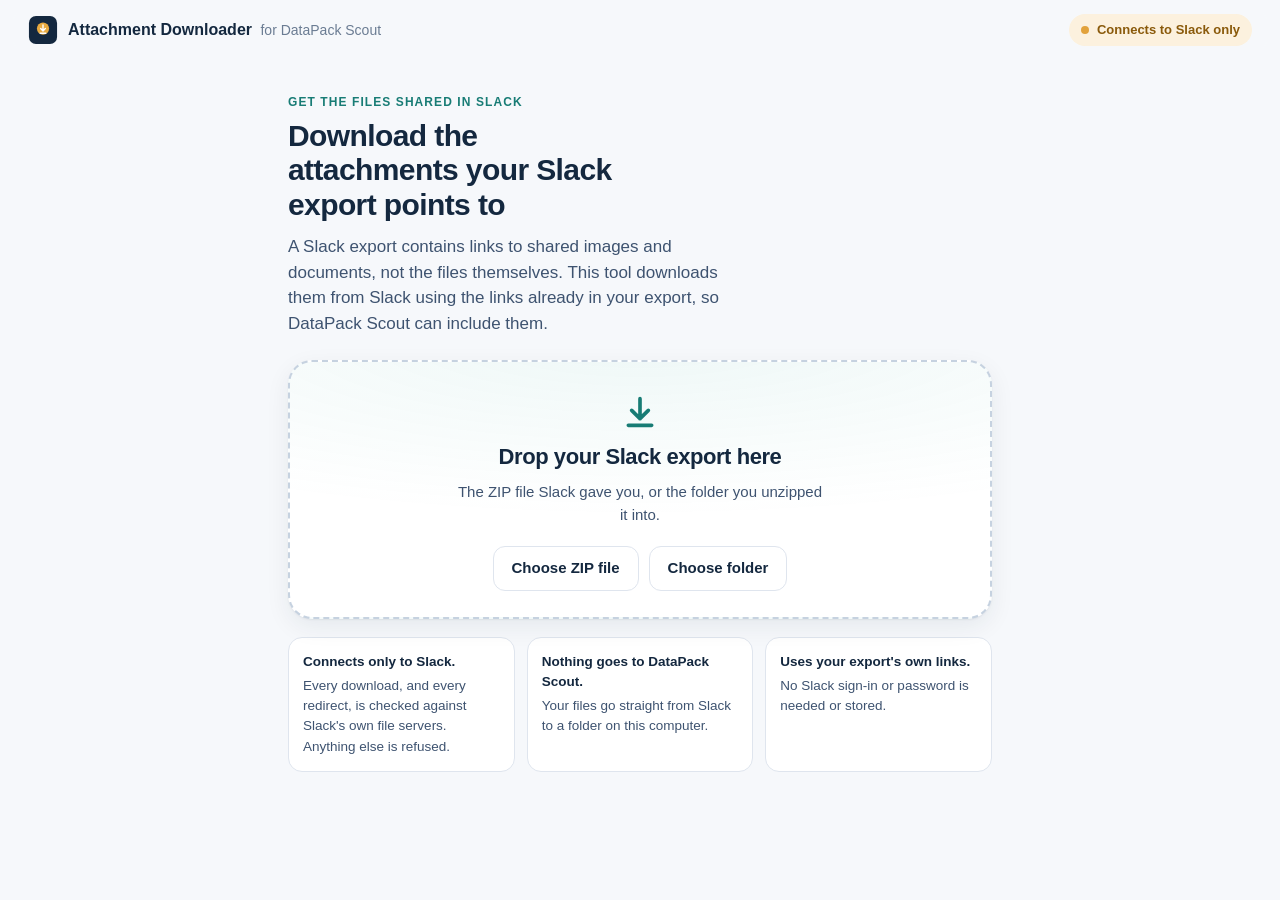
==== crates/scout-fetch/ui/index.html @ c27039ce "Add Slack Attachment Downloader and "make your data more complete" guidance - scout-fetch: separate " ====
<!doctype html>
<html lang="en">
<head>
  <meta charset="utf-8">
  <meta name="viewport" content="width=device-width, initial-scale=1">
  <title>DataPack Scout Attachment Downloader</title>
  <link rel="stylesheet" href="app.css">
  <link rel="stylesheet" href="fetch.css">
</head>
<body>
  <header class="topbar">
    <div class="brand">
      <svg class="brand-mark" viewBox="0 0 64 64" aria-hidden="true">
        <rect x="2" y="2" width="60" height="60" rx="15" fill="#14283F"/>
        <circle cx="32" cy="29" r="13" fill="#E8AA40"/>
        <path d="M32 21v12m-5-4 5 5 5-5M26 39h12" stroke="#fff" stroke-width="3" fill="none" stroke-linecap="round" stroke-linejoin="round"/>
      </svg>
      <span class="brand-name">Attachment Downloader <span class="brand-sub">for DataPack Scout</span></span>
    </div>
    <span class="status-pill net"><span class="status-dot amber"></span>Connects to Slack only</span>
  </header>

  <main class="fetch-main">
    <!-- 1: choose export -->
    <section class="screen" id="s-choose" data-active>
      <p class="eyebrow">Get the files shared in Slack</p>
      <h1>Download the attachments your Slack export points to</h1>
      <p class="lede">A Slack export contains links to shared images and documents, not the files themselves. This tool downloads them from Slack using the links already in your export, so DataPack Scout can include them.</p>
      <div class="dropzone compact" id="dropzone" tabindex="0">
        <svg viewBox="0 0 24 24" class="drop-arrow"><path d="M12 4v12m0 0-5-5m5 5 5-5M5 20h14"/></svg>
        <h2 class="drop-title">Drop your Slack export here</h2>
        <p class="drop-sub">The ZIP file Slack gave you, or the folder you unzipped it into.</p>
        <div class="drop-actions">
          <button class="btn secondary" id="pick-zip">Choose ZIP file</button>
          <button class="btn secondary" id="pick-dir">Choose folder</button>
        </div>
      </div>
      <div class="trust">
        <div><b>Connects only to Slack.</b> Every download, and every redirect, is checked against Slack's own file servers. Anything else is refused.</div>
        <div><b>Nothing goes to DataPack Scout.</b> Your files go straight from Slack to a folder on this computer.</div>
        <div><b>Uses your export's own links.</b> No Slack sign-in or password is needed or stored.</div>
      </div>
    </section>

    <!-- 2: review -->
    <section class="screen" id="s-review">
      <p class="eyebrow">Ready to download</p>
      <h1 id="r-title">Your export</h1>
      <div class="stat-row">
        <div class="card stat"><strong id="r-files">0</strong><span>files to download</span></div>
        <div class="card stat"><strong id="r-images">0</strong><span>images</span></div>
        <div class="card stat"><strong id="r-docs">0</strong><span>documents and other files</span></div>
        <div class="card stat"><strong id="r-size">—</strong><span>approximate size</span></div>
      </div>
      <p class="muted small" id="r-skipped"></p>
      <div class="card dest">
        <div>
          <div class="dest-label">Save to</div>
          <div class="dest-path" id="r-out"></div>
        </div>
        <button class="btn ghost" id="change-out">Change…</button>
      </div>
      <div class="notice">
        <svg class="i" viewBox="0 0 24 24"><circle cx="12" cy="12" r="9"/><path d="M12 8v5M12 16h.01"/></svg>
        <div>Pressing <b>Download from Slack</b> connects this computer to Slack's file servers. Links only work while the files still exist in Slack and your workspace admin hasn't revoked the export's links. On Slack's Free plan, exports only include links for the last 90 days.</div>
      </div>
      <div class="actions-row">
        <button class="btn ghost" id="back">Choose a different export</button>
        <button class="btn primary big" id="go">Download from Slack</button>
      </div>
    </section>

    <!-- 3: progress -->
    <section class="screen" id="s-progress">
      <p class="eyebrow">Downloading from Slack</p>
      <h1 id="p-title">0 of 0 files</h1>
      <div class="bar"><span id="p-bar"></span></div>
      <p class="muted" id="p-current">Starting…</p>
      <div class="stat-row three">
        <div class="card stat"><strong id="p-done">0</strong><span>downloaded</span></div>
        <div class="card stat"><strong id="p-skip">0</strong><span>already here</span></div>
        <div class="card stat"><strong id="p-fail">0</strong><span>could not download</span></div>
      </div>
      <p class="muted center" id="p-bytes">0 B received</p>
      <div class="center"><button class="btn ghost" id="stop">Stop</button></div>
    </section>

    <!-- 4: done -->
    <section class="screen" id="s-done">
      <div class="done-badge" aria-hidden="true"><svg viewBox="0 0 24 24"><path d="m6 12 4 4 8-8"/></svg></div>
      <p class="eyebrow center" id="d-eyebrow">Download complete</p>
      <h1 class="center" id="d-title"></h1>
      <p class="lede center" id="d-sub"></p>
      <div class="card failures" id="d-failures" hidden></div>
      <div class="card next">
        <h3>Next: add them to your assessment</h3>
        <ol>
          <li>Open <b>DataPack Scout</b>.</li>
          <li>Add your Slack export <b>and</b> the attachments folder, then choose <b>Assess my data</b>.</li>
          <li>The amber "missing" circles on your data map will turn teal for every file found.</li>
        </ol>
        <div class="actions-row">
          <button class="btn secondary" id="show">Show attachments folder</button>
          <button class="btn ghost" id="again">Download from another export</button>
        </div>
      </div>
    </section>
  </main>

  <div class="drag-veil" id="drag-veil" aria-hidden="true">
    <div class="drag-veil-card">
      <svg viewBox="0 0 24 24" class="drop-arrow"><path d="M12 4v12m0 0-5-5m5 5 5-5M5 20h14"/></svg>
      <strong>Drop your Slack export</strong>
      <span>ZIP file or unzipped folder</span>
    </div>
  </div>
  <div class="toast" id="toast" role="status"></div>
  <script src="fetch.js"></script>
</body>
</html>
---- crates/scout-fetch/ui/app.css ----
:root {
  --bg: #F6F8FB;
  --surface: #FFFFFF;
  --surface-2: #EEF2F7;
  --line: #DFE5EE;
  --ink: #14283F;
  --ink-2: #3E5370;
  --muted: #6B7C93;
  --teal: #187C75;
  --teal-2: #22A094;
  --teal-soft: #E3F3F1;
  --amber: #D9921F;
  --amber-soft: #FCF1DE;
  --red: #C2413A;
  --grey: #9AA6B6;
  --shadow: 0 1px 2px rgba(20, 40, 63, .06), 0 8px 24px rgba(20, 40, 63, .07);
  --shadow-lg: 0 2px 4px rgba(20, 40, 63, .06), 0 24px 60px rgba(20, 40, 63, .14);
  --radius: 16px;
  --font: ui-sans-serif, -apple-system, BlinkMacSystemFont, "Segoe UI Variable Text", "Segoe UI", Inter, Roboto, "Helvetica Neue", Arial, sans-serif;
  color-scheme: light;
}

* { box-sizing: border-box; }
html, body { height: 100%; }
body {
  margin: 0;
  background: var(--bg);
  color: var(--ink);
  font-family: var(--font);
  font-size: 15px;
  line-height: 1.5;
  -webkit-font-smoothing: antialiased;
  font-variant-numeric: tabular-nums;
  overflow-x: hidden;
}
h1, h2, h3 { margin: 0; letter-spacing: -0.02em; }
button { font: inherit; color: inherit; }
.muted { color: var(--muted); }
.i { width: 18px; height: 18px; fill: none; stroke: currentColor; stroke-width: 2; stroke-linecap: round; stroke-linejoin: round; flex: none; }

/* ---------- top bar ---------- */
.topbar {
  position: sticky; top: 0; z-index: 20;
  display: flex; align-items: center; justify-content: space-between;
  padding: 14px 28px;
  background: rgba(246, 248, 251, .86);
  backdrop-filter: saturate(1.4) blur(10px);
  border-bottom: 1px solid transparent;
}
body.scrolled .topbar { border-bottom-color: var(--line); }
.brand { display: flex; align-items: center; gap: 10px; font-weight: 650; font-size: 16px; }
.brand-mark { width: 30px; height: 30px; }
.topbar-right { display: flex; align-items: center; gap: 16px; }
.status-pill {
  display: inline-flex; align-items: center; gap: 8px;
  padding: 6px 12px; border-radius: 999px;
  background: var(--teal-soft); color: var(--teal);
  font-size: 13px; font-weight: 560;
}
.status-dot {
  width: 8px; height: 8px; border-radius: 50%; background: var(--teal-2); display: inline-block;
  box-shadow: 0 0 0 0 rgba(34, 160, 148, .5); animation: pulse 2.4s infinite;
}
@keyframes pulse { 0% { box-shadow: 0 0 0 0 rgba(34,160,148,.45); } 70% { box-shadow: 0 0 0 8px rgba(34,160,148,0); } 100% { box-shadow: 0 0 0 0 rgba(34,160,148,0); } }
.link-btn { background: none; border: 0; color: var(--ink-2); cursor: pointer; font-size: 14px; text-decoration: underline; text-underline-offset: 3px; text-decoration-color: var(--line); }
.link-btn:hover { color: var(--teal); text-decoration-color: currentColor; }

/* ---------- buttons ---------- */
.btn {
  display: inline-flex; align-items: center; justify-content: center; gap: 8px;
  border-radius: 12px; border: 1px solid transparent;
  padding: 10px 18px; font-weight: 600; cursor: pointer;
  transition: transform .15s ease, box-shadow .15s ease, background .15s ease;
}
.btn:active { transform: translateY(1px); }
.btn.primary { background: var(--teal); color: #fff; box-shadow: 0 6px 18px rgba(24,124,117,.28); }
.btn.primary:hover { background: #136A64; box-shadow: 0 8px 24px rgba(24,124,117,.34); }
.btn.secondary { background: var(--surface); border-color: var(--line); color: var(--ink); }
.btn.secondary:hover { border-color: #C5D0DE; box-shadow: var(--shadow); }
.btn.ghost { background: transparent; color: var(--ink-2); }
.btn.ghost:hover { background: var(--surface-2); }
.btn.big { padding: 13px 24px; font-size: 16px; border-radius: 14px; }
.btn:focus-visible, .dropzone:focus-visible { outline: 3px solid rgba(24,124,117,.35); outline-offset: 2px; }

/* ---------- screens ---------- */
.screen { display: none; }
.screen[data-active] { display: block; animation: enter .45s cubic-bezier(.2,.7,.2,1); }
@keyframes enter { from { opacity: 0; transform: translateY(10px); } to { opacity: 1; transform: none; } }
.eyebrow { margin: 0 0 8px; font-size: 12px; font-weight: 700; letter-spacing: .09em; text-transform: uppercase; color: var(--teal); }
.lede { color: var(--ink-2); font-size: 17px; margin: 12px 0 0; max-width: 46ch; }
.reassure { display: flex; gap: 8px; align-items: center; color: var(--ink-2); font-size: 14px; margin: 18px 0 0; }
.reassure .i { color: var(--teal); }
.reassure.center { justify-content: center; }

/* ---------- add screen ---------- */
.add-layout {
  max-width: 1080px; margin: 0 auto; padding: 48px 28px 64px;
  display: grid; grid-template-columns: minmax(0, 1fr) minmax(0, 1.15fr); gap: 28px 48px; align-items: start;
}
.hero { padding-top: 34px; }
.hero h1 { font-size: 42px; line-height: 1.08; max-width: 14ch; }
.dropzone {
  position: relative; text-align: center;
  background:
    radial-gradient(1200px 300px at 50% -10%, rgba(34,160,148,.08), transparent 60%),
    var(--surface);
  border: 2px dashed #C6D2E0; border-radius: 24px;
  padding: 40px 32px 30px; min-height: 360px;
  display: flex; flex-direction: column; align-items: center; justify-content: center;
  transition: border-color .2s, background .2s, transform .2s, box-shadow .2s;
  box-shadow: var(--shadow);
}
.dropzone.over, body.dragging .dropzone { border-color: var(--teal-2); background: #F0FAF8; transform: scale(1.01); box-shadow: 0 0 0 8px rgba(34,160,148,.12), var(--shadow-lg); }
.drop-art { position: relative; width: 120px; height: 96px; margin-bottom: 18px; }
.drop-file {
  position: absolute; width: 54px; height: 68px; border-radius: 9px; background: #fff;
  border: 1.5px solid #CBD6E3; box-shadow: var(--shadow);
}
.drop-file::before { content: ""; position: absolute; left: 10px; right: 10px; top: 14px; height: 4px; border-radius: 2px; background: #DCE4EE; box-shadow: 0 10px 0 #DCE4EE, 0 20px 0 #DCE4EE; }
.drop-file.f1 { left: 8px; top: 16px; transform: rotate(-12deg); }
.drop-file.f2 { left: 58px; top: 14px; transform: rotate(10deg); border-color: #BFE3DD; }
.drop-file.f3 { left: 33px; top: 4px; }
.drop-file.f2::before { background: #CDEBE6; box-shadow: 0 10px 0 #CDEBE6, 0 20px 0 #CDEBE6; }
.drop-arrow { width: 34px; height: 34px; fill: none; stroke: var(--teal); stroke-width: 2.2; stroke-linecap: round; stroke-linejoin: round; }
.drop-art .drop-arrow { position: absolute; left: 43px; top: 58px; background: var(--surface); border-radius: 50%; padding: 4px; width: 36px; height: 36px; box-shadow: var(--shadow); animation: bob 2.6s ease-in-out infinite; }
@keyframes bob { 50% { transform: translateY(4px); } }
.drop-title { font-size: 22px; }
.drop-sub { color: var(--ink-2); max-width: 44ch; margin: 8px auto 20px; }
.drop-actions { display: flex; gap: 10px; flex-wrap: wrap; justify-content: center; }
.drop-note { margin: 18px 0 0; font-size: 13px; color: var(--muted); }

.selection {
  grid-column: 1 / -1;
  background: var(--surface); border: 1px solid var(--line); border-radius: var(--radius);
  box-shadow: var(--shadow); overflow: hidden; animation: enter .35s ease;
}
.selection-head { display: flex; align-items: baseline; justify-content: space-between; padding: 18px 22px 8px; }
.selection-head h3 { font-size: 17px; }
.selection-list { list-style: none; margin: 0; padding: 0 10px; max-height: 300px; overflow: auto; }
.sel-item { display: grid; grid-template-columns: 40px 1fr auto auto; align-items: center; gap: 12px; padding: 10px 12px; border-radius: 12px; animation: enter .3s ease; }
.sel-item:hover { background: var(--surface-2); }
.sel-icon { width: 40px; height: 40px; border-radius: 10px; display: grid; place-items: center; background: var(--teal-soft); color: var(--teal); }
.sel-icon.archive { background: #EEE9FB; color: #6D5BD0; }
.sel-icon.file { background: #E7F0FA; color: #2F6FB0; }
.sel-name { font-weight: 600; overflow: hidden; text-overflow: ellipsis; white-space: nowrap; }
.sel-path { font-size: 12.5px; color: var(--muted); overflow: hidden; text-overflow: ellipsis; white-space: nowrap; direction: rtl; text-align: left; }
.sel-meta { color: var(--ink-2); font-size: 13.5px; white-space: nowrap; }
.sel-remove { border: 0; background: none; color: var(--muted); cursor: pointer; padding: 6px 10px; border-radius: 8px; }
.sel-remove:hover { color: var(--red); background: #FBECEB; }
.selection-foot { display: flex; justify-content: space-between; align-items: center; padding: 14px 22px 18px; border-top: 1px solid var(--line); margin-top: 8px; background: #FBFCFE; }

/* ---------- assess screen ---------- */
.assess-layout { max-width: 720px; margin: 0 auto; padding: 40px 28px 64px; text-align: center; display: flex; flex-direction: column; align-items: center; }
.assess-title { font-size: 34px; }
.assess-layout .lede { margin-left: auto; margin-right: auto; min-height: 1.5em; }
.orbit { position: relative; width: 168px; height: 168px; margin-bottom: 22px; }
.orbit-ring { position: absolute; inset: 0; border-radius: 50%; border: 1.5px dashed rgba(24,124,117,.35); animation: spin 14s linear infinite; }
.orbit-ring.r2 { inset: 22px; animation-duration: 9s; animation-direction: reverse; border-style: solid; border-color: rgba(24,124,117,.18); }
.orbit-ring.r3 { inset: 44px; animation-duration: 6s; border-color: rgba(24,124,117,.25); }
.orbit-core { position: absolute; inset: 60px; border-radius: 50%; background: radial-gradient(circle at 35% 35%, #4FC2B5, var(--teal)); box-shadow: 0 10px 30px rgba(24,124,117,.4); animation: breathe 2.4s ease-in-out infinite; }
.sat { position: absolute; left: 50%; top: 50%; width: 12px; height: 12px; margin: -6px; border-radius: 50%; }
.sat.s1 { background: #E8AA40; animation: orbit1 5s linear infinite; }
.sat.s2 { background: #6D5BD0; width: 9px; height: 9px; margin: -4.5px; animation: orbit2 7s linear infinite; }
.sat.s3 { background: #2F6FB0; width: 8px; height: 8px; margin: -4px; animation: orbit3 3.6s linear infinite; }
@keyframes spin { to { transform: rotate(360deg); } }
@keyframes breathe { 50% { transform: scale(1.07); } }
@keyframes orbit1 { from { transform: rotate(0) translateX(84px); } to { transform: rotate(360deg) translateX(84px); } }
@keyframes orbit2 { from { transform: rotate(120deg) translateX(62px); } to { transform: rotate(-240deg) translateX(62px); } }
@keyframes orbit3 { from { transform: rotate(240deg) translateX(40px); } to { transform: rotate(600deg) translateX(40px); } }
.counters { display: grid; grid-template-columns: repeat(4, 1fr); gap: 12px; width: 100%; margin: 28px 0 22px; }
.counters div { background: var(--surface); border: 1px solid var(--line); border-radius: 14px; padding: 14px 10px; box-shadow: var(--shadow); }
.counters strong { display: block; font-size: 24px; letter-spacing: -0.02em; }
.counters span { font-size: 12.5px; color: var(--muted); }
.stages { list-style: none; padding: 0; margin: 0 0 18px; width: 100%; max-width: 420px; text-align: left; }
.stages li { position: relative; padding: 8px 0 8px 36px; color: var(--muted); transition: color .3s; }
.stages li::before { content: ""; position: absolute; left: 4px; top: 10px; width: 18px; height: 18px; border-radius: 50%; border: 2px solid var(--line); background: var(--surface); transition: all .3s; }
.stages li.active { color: var(--ink); font-weight: 560; }
.stages li.active::before { border-color: var(--teal-2); border-top-color: transparent; animation: spin .9s linear infinite; }
.stages li.done { color: var(--ink-2); }
.stages li.done::before { background: var(--teal) url("data:image/svg+xml,%3Csvg xmlns='http://www.w3.org/2000/svg' viewBox='0 0 24 24' fill='none' stroke='white' stroke-width='3.2' stroke-linecap='round' stroke-linejoin='round'%3E%3Cpath d='m6 12 4 4 8-8'/%3E%3C/svg%3E") center/12px no-repeat; border-color: var(--teal); }

/* ---------- map page ---------- */
.map-page { max-width: 1180px; margin: 0 auto; padding: 28px 28px 80px; }
.map-head { display: flex; justify-content: space-between; align-items: flex-end; gap: 20px; margin-bottom: 18px; }
.map-head h1 { font-size: 34px; }
.map-head .actions { display: flex; gap: 10px; }
.map-id { font-size: 13px; color: var(--muted); margin-top: 6px; }
.card { background: var(--surface); border: 1px solid var(--line); border-radius: 20px; box-shadow: var(--shadow); }
.reveal { opacity: 0; transform: translateY(14px); animation: reveal .7s cubic-bezier(.2,.7,.2,1) forwards; }
@keyframes reveal { to { opacity: 1; transform: none; } }

.summary-card { padding: 26px 30px; display: grid; grid-template-columns: 1fr auto; gap: 24px; align-items: center;
  background: linear-gradient(120deg, #14283F 0%, #1B3A55 55%, #18534F 100%); color: #fff; border: 0; position: relative; overflow: hidden; }
.summary-card::after { content: ""; position: absolute; right: -80px; top: -80px; width: 320px; height: 320px; border-radius: 50%; background: radial-gradient(circle, rgba(127,209,198,.22), transparent 70%); }
.summary-lead { font-size: 23px; line-height: 1.35; font-weight: 560; letter-spacing: -0.01em; max-width: 40ch; }
.summary-more { margin: 10px 0 0; color: #C6D6E6; max-width: 70ch; }
.ring-wrap { position: relative; width: 126px; height: 126px; z-index: 1; }
.ring-wrap svg { width: 100%; height: 100%; transform: rotate(-90deg); }
.ring-wrap .ring-label { position: absolute; inset: 0; display: flex; flex-direction: column; align-items: center; justify-content: center; }
.ring-label strong { font-size: 23px; line-height: 1; }
.ring-label span { font-size: 11.5px; color: #C6D6E6; margin-top: 4px; text-align: center; line-height: 1.2; }

.kpis { display: grid; grid-template-columns: repeat(4, 1fr); gap: 14px; margin: 14px 0; }
.kpi { padding: 16px 18px; }
.kpi strong { display: block; font-size: 28px; letter-spacing: -0.03em; line-height: 1.15; }
.kpi span { color: var(--muted); font-size: 13px; }

.map-card { padding: 20px 22px 12px; margin-bottom: 14px; position: relative; }
.card-head { display: flex; justify-content: space-between; align-items: baseline; gap: 16px; margin-bottom: 4px; }
.card-head h2 { font-size: 19px; }
.card-head p { margin: 2px 0 0; color: var(--muted); font-size: 13.5px; }
.map-svg { width: 100%; height: auto; display: block; overflow: visible; }
.legend { display: flex; flex-wrap: wrap; gap: 6px 16px; padding: 8px 2px 6px; font-size: 12.5px; color: var(--ink-2); }
.legend span { display: inline-flex; align-items: center; gap: 6px; }
.legend i { width: 11px; height: 11px; border-radius: 50%; display: inline-block; }
.legend i.dashed { background: transparent !important; border: 1.5px dashed var(--amber); }
.legend i.hatch { background: repeating-linear-gradient(45deg, #C9D3DF 0 2px, #fff 2px 4px) !important; border: 1px solid #C9D3DF; }

.node-collection { cursor: default; }
.halo-text { paint-order: stroke; stroke: #fff; stroke-width: 5px; stroke-linejoin: round; }
.node-collection .halo { transition: opacity .25s; opacity: 0; }
.node-collection:hover .halo { opacity: 1; }
.bubble { transition: transform .2s; transform-box: fill-box; transform-origin: center; cursor: default; }
.bubble:hover { transform: scale(1.08); }
.grow { transform-box: fill-box; transform-origin: center; animation: grow .9s cubic-bezier(.25,1.4,.4,1) both; }
@keyframes grow { from { transform: scale(0); opacity: 0; } to { transform: scale(1); opacity: 1; } }
.fade { animation: fadein .8s ease both; }
@keyframes fadein { from { opacity: 0; } to { opacity: 1; } }
.flow { stroke-dasharray: 5 7; animation: flow 1.6s linear infinite; }
@keyframes flow { to { stroke-dashoffset: -24; } }
.draw { stroke-dasharray: 600; stroke-dashoffset: 600; animation: draw 1.2s ease forwards; }
@keyframes draw { to { stroke-dashoffset: 0; } }

.grid-2 { display: grid; grid-template-columns: 1.25fr 1fr; gap: 14px; margin-bottom: 14px; }
.panel-card { padding: 20px 22px; }
.coverage-bar { display: flex; height: 18px; border-radius: 9px; overflow: hidden; background: var(--surface-2); margin: 16px 0 14px; }
.coverage-bar span { height: 100%; transition: width 1s cubic-bezier(.2,.7,.2,1); width: 0; }
.coverage-list { display: grid; grid-template-columns: 1fr 1fr; gap: 6px 18px; margin: 0; padding: 0; list-style: none; font-size: 13.5px; }
.coverage-list li { display: flex; align-items: center; gap: 8px; }
.coverage-list b { margin-left: auto; font-weight: 600; }
.coverage-list .zero { color: var(--grey); }
.swatch { width: 10px; height: 10px; border-radius: 3px; flex: none; }
.reasons { margin: 14px 0 0; padding: 12px 14px; background: var(--amber-soft); border-radius: 12px; font-size: 13.5px; color: #6E4A0E; }
.reasons div { display: flex; gap: 10px; }
.reasons b { min-width: 3.5em; text-align: right; }
.timeline-svg { width: 100%; height: 170px; display: block; margin-top: 10px; }

.sources { display: grid; grid-template-columns: repeat(auto-fill, minmax(320px, 1fr)); gap: 14px; margin-bottom: 14px; }
.source { padding: 18px 20px; display: flex; flex-direction: column; gap: 10px; }
.source-top { display: flex; gap: 12px; align-items: center; }
.source-badge { width: 40px; height: 40px; border-radius: 12px; display: grid; place-items: center; color: #fff; font-weight: 700; flex: none; }
.source h3 { font-size: 16px; overflow: hidden; text-overflow: ellipsis; white-space: nowrap; }
.source .kind { font-size: 12.5px; color: var(--muted); }
.source p { margin: 0; color: var(--ink-2); font-size: 14px; }
.source-stats { display: flex; gap: 18px; flex-wrap: wrap; font-size: 13px; color: var(--muted); }
.source-stats b { display: block; color: var(--ink); font-size: 17px; }
.mini-bar { display: flex; height: 6px; border-radius: 3px; overflow: hidden; background: var(--surface-2); }

.steps { padding: 20px 22px; margin-bottom: 14px; }
.steps ol { margin: 12px 0 0; padding: 0; list-style: none; counter-reset: s; display: grid; gap: 10px; }
.steps li { counter-increment: s; display: grid; grid-template-columns: 30px 1fr; gap: 12px; align-items: start; padding: 12px 14px; border-radius: 12px; background: #FBFCFE; border: 1px solid var(--line); }
.steps li::before { content: counter(s); width: 28px; height: 28px; border-radius: 50%; background: var(--amber-soft); color: #8A5A0B; display: grid; place-items: center; font-weight: 700; font-size: 13px; }
.privacy-foot { display: flex; gap: 10px; align-items: center; justify-content: center; color: var(--muted); font-size: 13px; padding: 10px; text-align: center; }

/* ---------- panel, toast, veil, tooltip ---------- */
.panel { position: fixed; top: 0; right: 0; bottom: 0; width: min(440px, 92vw); background: var(--surface); box-shadow: var(--shadow-lg); z-index: 40; transform: translateX(105%); transition: transform .35s cubic-bezier(.2,.7,.2,1); overflow: auto; }
.panel[aria-hidden="false"] { transform: none; }
.panel-inner { padding: 30px 28px; }
.panel h2 { font-size: 24px; margin-bottom: 14px; }
.panel-close { position: absolute; right: 16px; top: 14px; border: 0; background: var(--surface-2); width: 34px; height: 34px; border-radius: 50%; font-size: 20px; cursor: pointer; }
.facts dt { font-weight: 650; margin-top: 16px; }
.facts dd { margin: 4px 0 0; color: var(--ink-2); }
.scrim { position: fixed; inset: 0; background: rgba(20,40,63,.28); opacity: 0; pointer-events: none; transition: opacity .3s; z-index: 30; }
.scrim.on { opacity: 1; pointer-events: auto; }
.toast { position: fixed; left: 50%; bottom: 26px; transform: translate(-50%, 40px); opacity: 0; background: var(--ink); color: #fff; padding: 12px 16px; border-radius: 14px; box-shadow: var(--shadow-lg); display: flex; gap: 14px; align-items: center; z-index: 50; transition: all .3s; pointer-events: none; font-size: 14px; }
.toast.on { opacity: 1; transform: translate(-50%, 0); pointer-events: auto; }
.toast button { background: rgba(255,255,255,.14); border: 0; color: #fff; border-radius: 9px; padding: 6px 10px; cursor: pointer; font-weight: 600; }
.drag-veil { position: fixed; inset: 0; z-index: 60; display: grid; place-items: center; background: rgba(240, 250, 248, .82); backdrop-filter: blur(3px); opacity: 0; pointer-events: none; transition: opacity .18s; }
body.dragging .drag-veil { opacity: 1; }
.drag-veil-card { display: flex; flex-direction: column; align-items: center; gap: 6px; padding: 36px 56px; border: 2.5px dashed var(--teal-2); border-radius: 28px; background: #fff; box-shadow: var(--shadow-lg); color: var(--ink-2); transform: scale(.96); transition: transform .2s; }
body.dragging .drag-veil-card { transform: scale(1); }
.drag-veil-card strong { font-size: 22px; color: var(--ink); }
.drag-veil-card .drop-arrow { width: 44px; height: 44px; animation: bob 1.2s ease-in-out infinite; }
.tooltip { position: fixed; z-index: 70; pointer-events: none; background: var(--ink); color: #fff; padding: 10px 12px; border-radius: 10px; font-size: 13px; max-width: 280px; box-shadow: var(--shadow-lg); opacity: 0; transition: opacity .12s; }
.tooltip.on { opacity: 1; }
.tooltip b { display: block; font-size: 14px; margin-bottom: 2px; }
.tooltip span { color: #C6D6E6; }

@media (max-width: 980px) {
  .add-layout { grid-template-columns: 1fr; }
  .hero { padding-top: 0; }
  .kpis { grid-template-columns: repeat(2, 1fr); }
  .grid-2 { grid-template-columns: 1fr; }
  .summary-card { grid-template-columns: 1fr; }
}
@media (prefers-reduced-motion: reduce) {
  *, *::before, *::after { animation-duration: .01ms !important; animation-iteration-count: 1 !important; transition-duration: .01ms !important; }
  .reveal { opacity: 1; transform: none; }
}
---- crates/scout-fetch/ui/fetch.css ----
.fetch-main { max-width: 760px; margin: 0 auto; padding: 32px 28px 60px; }
.fetch-main h1 { font-size: 30px; line-height: 1.15; max-width: 22ch; }
.brand-sub { font-weight: 450; color: var(--muted); font-size: 14px; margin-left: 4px; }
.status-pill.net { background: var(--amber-soft); color: #8A5A0B; }
.status-dot.amber { background: #E2A23B; animation: none; box-shadow: none; }
.dropzone.compact { min-height: 0; padding: 30px 26px 26px; margin: 24px 0 18px; }
.dropzone.compact .drop-arrow { width: 40px; height: 40px; margin-bottom: 8px; }
.trust { display: grid; grid-template-columns: repeat(3, 1fr); gap: 12px; }
.trust div { background: var(--surface); border: 1px solid var(--line); border-radius: 14px; padding: 14px; font-size: 13.5px; color: var(--ink-2); }
.trust b { display: block; color: var(--ink); margin-bottom: 4px; }
.stat-row { display: grid; grid-template-columns: repeat(4, 1fr); gap: 12px; margin: 20px 0 10px; }
.stat-row.three { grid-template-columns: repeat(3, 1fr); }
.stat { padding: 14px 16px; }
.stat strong { display: block; font-size: 26px; letter-spacing: -0.02em; }
.stat span { font-size: 12.5px; color: var(--muted); }
.small { font-size: 13px; }
.center { text-align: center; }
.dest { display: flex; align-items: center; justify-content: space-between; gap: 16px; padding: 14px 18px; margin: 14px 0; }
.dest-label { font-size: 12px; font-weight: 700; letter-spacing: .06em; text-transform: uppercase; color: var(--muted); }
.dest-path { font-weight: 560; word-break: break-all; }
.notice { display: flex; gap: 10px; background: var(--amber-soft); color: #6E4A0E; border-radius: 14px; padding: 14px 16px; font-size: 13.5px; }
.notice .i { color: #B07A1C; margin-top: 2px; }
.actions-row { display: flex; justify-content: space-between; align-items: center; gap: 12px; margin-top: 18px; flex-wrap: wrap; }
.bar { height: 14px; border-radius: 7px; background: var(--surface-2); overflow: hidden; margin: 22px 0 10px; }
.bar span { display: block; height: 100%; width: 0; background: linear-gradient(90deg, #22A094, #187C75); border-radius: 7px; transition: width .3s ease; }
#p-current { white-space: nowrap; overflow: hidden; text-overflow: ellipsis; }
.done-badge { width: 72px; height: 72px; border-radius: 50%; background: var(--teal); margin: 10px auto 16px; display: grid; place-items: center; box-shadow: 0 10px 30px rgba(24,124,117,.35); animation: grow .7s cubic-bezier(.25,1.4,.4,1); }
.done-badge.partial { background: #E2A23B; box-shadow: 0 10px 30px rgba(226,162,59,.35); }
.done-badge svg { width: 36px; height: 36px; fill: none; stroke: #fff; stroke-width: 3; stroke-linecap: round; stroke-linejoin: round; }
@keyframes grow { from { transform: scale(0); } to { transform: scale(1); } }
#s-done h1, #s-done .lede { margin-left: auto; margin-right: auto; max-width: 36ch; }
.failures { padding: 16px 18px; margin: 20px 0 0; }
.failures h3 { font-size: 15px; margin-bottom: 8px; }
.failures div.row { display: flex; gap: 12px; font-size: 14px; padding: 4px 0; color: var(--ink-2); }
.failures b { min-width: 3em; text-align: right; color: var(--ink); }
.failures p { margin: 10px 0 0; font-size: 13px; color: var(--muted); }
.next { padding: 18px 20px; margin-top: 14px; }
.next h3 { font-size: 17px; }
.next ol { margin: 10px 0 0; padding-left: 20px; color: var(--ink-2); }
.next li { margin: 4px 0; }
@media (max-width: 760px) { .trust, .stat-row { grid-template-columns: 1fr 1fr; } }
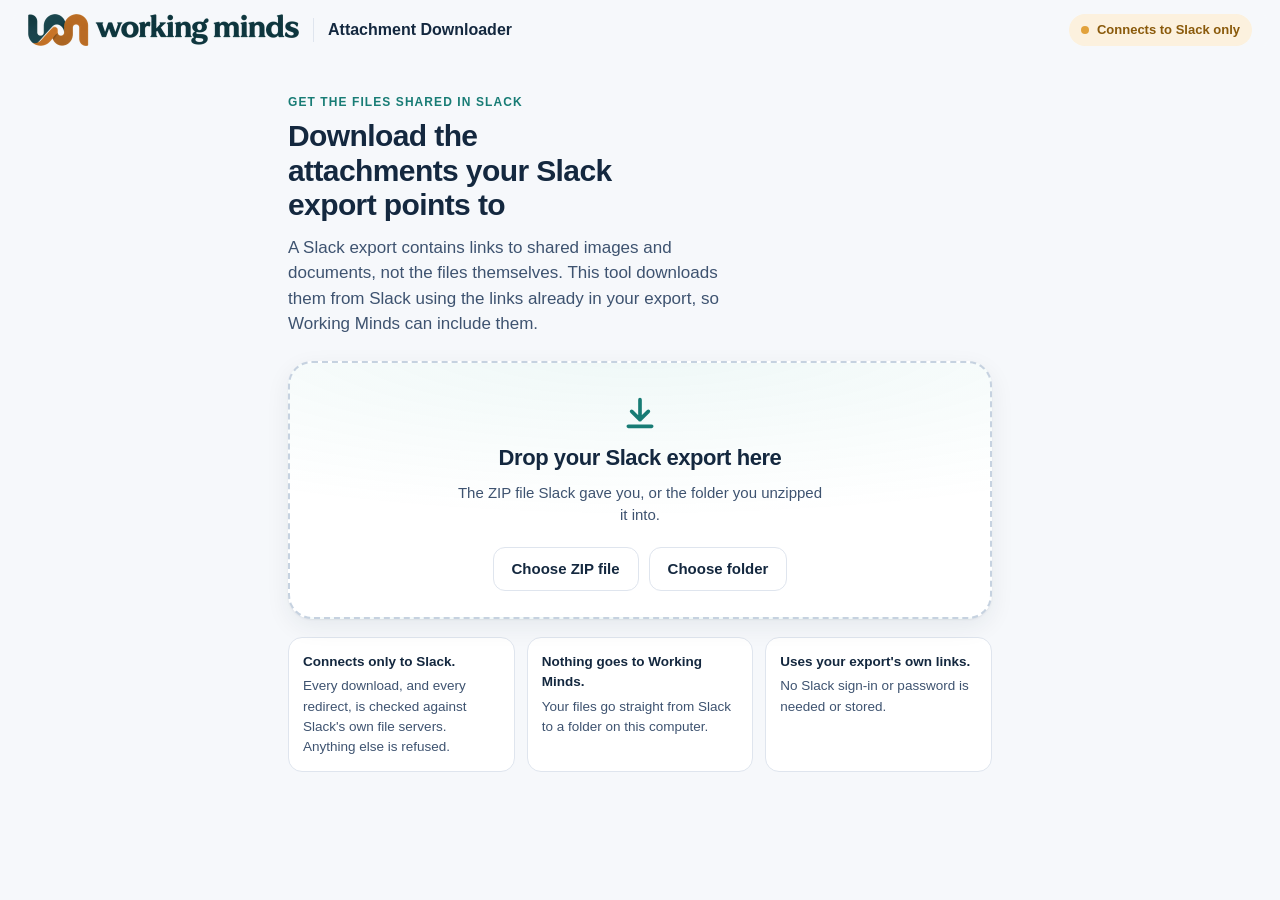
==== commit 23d1aa0f: "Rename the product to Working Minds and use its logo - app name, window titles, in-app copy, CLI bin" ====
--- a/crates/scout-fetch/ui/index.html
+++ b/crates/scout-fetch/ui/index.html
@@ -3,19 +3,16 @@
 <head>
   <meta charset="utf-8">
   <meta name="viewport" content="width=device-width, initial-scale=1">
-  <title>DataPack Scout Attachment Downloader</title>
+  <title>Working Minds Attachment Downloader</title>
   <link rel="stylesheet" href="app.css">
   <link rel="stylesheet" href="fetch.css">
 </head>
 <body>
   <header class="topbar">
     <div class="brand">
-      <svg class="brand-mark" viewBox="0 0 64 64" aria-hidden="true">
-        <rect x="2" y="2" width="60" height="60" rx="15" fill="#14283F"/>
-        <circle cx="32" cy="29" r="13" fill="#E8AA40"/>
-        <path d="M32 21v12m-5-4 5 5 5-5M26 39h12" stroke="#fff" stroke-width="3" fill="none" stroke-linecap="round" stroke-linejoin="round"/>
-      </svg>
-      <span class="brand-name">Attachment Downloader <span class="brand-sub">for DataPack Scout</span></span>
+      <img class="brand-logo" src="brand-logo.png" alt="Working Minds" width="271" height="32">
+      <span class="brand-divider" aria-hidden="true"></span>
+      <span class="brand-name">Attachment Downloader</span>
     </div>
     <span class="status-pill net"><span class="status-dot amber"></span>Connects to Slack only</span>
   </header>
@@ -25,7 +22,7 @@
     <section class="screen" id="s-choose" data-active>
       <p class="eyebrow">Get the files shared in Slack</p>
       <h1>Download the attachments your Slack export points to</h1>
-      <p class="lede">A Slack export contains links to shared images and documents, not the files themselves. This tool downloads them from Slack using the links already in your export, so DataPack Scout can include them.</p>
+      <p class="lede">A Slack export contains links to shared images and documents, not the files themselves. This tool downloads them from Slack using the links already in your export, so Working Minds can include them.</p>
       <div class="dropzone compact" id="dropzone" tabindex="0">
         <svg viewBox="0 0 24 24" class="drop-arrow"><path d="M12 4v12m0 0-5-5m5 5 5-5M5 20h14"/></svg>
         <h2 class="drop-title">Drop your Slack export here</h2>
@@ -37,7 +34,7 @@
       </div>
       <div class="trust">
         <div><b>Connects only to Slack.</b> Every download, and every redirect, is checked against Slack's own file servers. Anything else is refused.</div>
-        <div><b>Nothing goes to DataPack Scout.</b> Your files go straight from Slack to a folder on this computer.</div>
+        <div><b>Nothing goes to Working Minds.</b> Your files go straight from Slack to a folder on this computer.</div>
         <div><b>Uses your export's own links.</b> No Slack sign-in or password is needed or stored.</div>
       </div>
     </section>
@@ -93,12 +90,13 @@
       <p class="lede center" id="d-sub"></p>
       <div class="card failures" id="d-failures" hidden></div>
       <div class="card next">
-        <h3>Next: add them to your assessment</h3>
+        <h3>Next: drop the folder onto your data map</h3>
         <ol>
-          <li>Open <b>DataPack Scout</b>.</li>
-          <li>Add your Slack export <b>and</b> the attachments folder, then choose <b>Assess my data</b>.</li>
-          <li>The amber "missing" circles on your data map will turn teal for every file found.</li>
+          <li>Switch back to <b>Working Minds</b>.</li>
+          <li>Drag the attachments folder onto your data map, or choose <b>Add data</b>. Only the new files are read and your map updates in place.</li>
+          <li>The amber "missing" circles turn teal for every file found.</li>
         </ol>
+        <p class="muted small">Closed Working Minds? Open it and choose <b>Reopen my map</b>, then drop the folder in.</p>
         <div class="actions-row">
           <button class="btn secondary" id="show">Show attachments folder</button>
           <button class="btn ghost" id="again">Download from another export</button>
--- a/crates/scout-fetch/ui/app.css
+++ b/crates/scout-fetch/ui/app.css
@@ -21,6 +21,7 @@
 }
 
 * { box-sizing: border-box; }
+[hidden] { display: none !important; }
 html, body { height: 100%; }
 body {
   margin: 0;
@@ -50,6 +51,8 @@
 body.scrolled .topbar { border-bottom-color: var(--line); }
 .brand { display: flex; align-items: center; gap: 10px; font-weight: 650; font-size: 16px; }
 .brand-mark { width: 30px; height: 30px; }
+.brand-logo { height: 32px; width: auto; display: block; }
+.brand-divider { width: 1px; height: 24px; background: var(--line); margin: 0 4px; }
 .topbar-right { display: flex; align-items: center; gap: 16px; }
 .status-pill {
   display: inline-flex; align-items: center; gap: 8px;
@@ -262,6 +265,60 @@
 .steps li::before { content: counter(s); width: 28px; height: 28px; border-radius: 50%; background: var(--amber-soft); color: #8A5A0B; display: grid; place-items: center; font-weight: 700; font-size: 13px; }
 .privacy-foot { display: flex; gap: 10px; align-items: center; justify-content: center; color: var(--muted); font-size: 13px; padding: 10px; text-align: center; }
 
+/* ---------- make your data more complete ---------- */
+.complete-card { padding: 20px 22px 12px; margin-bottom: 14px; }
+.complete-card .card-head { align-items: flex-start; }
+.gap-row { display: grid; grid-template-columns: 48px 1fr auto auto; gap: 14px; align-items: center; padding: 12px 0; border-top: 1px solid var(--line); }
+.gap-row:first-of-type { border-top: 0; }
+.gap-meter { width: 44px; height: 44px; border-radius: 50%; display: grid; place-items: center;
+  background: conic-gradient(var(--teal-2) calc(var(--p) * 1%), #F3E2C2 0); }
+.gap-meter span { width: 34px; height: 34px; border-radius: 50%; background: var(--surface); display: grid; place-items: center; font-size: 11px; font-weight: 700; color: var(--ink-2); }
+.gap-text b { display: block; font-size: 15px; }
+.gap-text span { color: var(--ink-2); font-size: 13.5px; }
+.pill { font-size: 12.5px; font-weight: 650; padding: 4px 10px; border-radius: 999px; white-space: nowrap; }
+.pill.miss { background: var(--amber-soft); color: #8A5A0B; }
+.pill.part { background: #FFF4DF; color: #7A5410; box-shadow: inset 0 0 0 1px #F0D49A; }
+.pill.ok { background: var(--teal-soft); color: var(--teal); }
+.btn.small { padding: 7px 12px; font-size: 13.5px; border-radius: 10px; }
+.guide-steps { margin: 12px 0 0; padding-left: 0; list-style: none; counter-reset: g; }
+.guide-steps li { counter-increment: g; position: relative; padding: 0 0 14px 40px; color: var(--ink-2); }
+.guide-steps li::before { content: counter(g); position: absolute; left: 0; top: 0; width: 26px; height: 26px; border-radius: 50%; background: var(--teal-soft); color: var(--teal); font-weight: 700; font-size: 13px; display: grid; place-items: center; }
+.guide-steps b { color: var(--ink); }
+.guide-callout { background: var(--surface-2); border-radius: 14px; padding: 14px 16px; margin: 10px 0 14px; font-size: 14px; color: var(--ink-2); }
+.guide-callout b { color: var(--ink); }
+.guide-note { font-size: 13px; color: var(--muted); margin: 6px 0; }
+.guide-tool { display: flex; gap: 14px; align-items: center; border: 1px solid var(--line); border-radius: 16px; padding: 14px; margin: 8px 0 14px; background: linear-gradient(120deg, #FFFBF3, #fff); }
+.guide-tool svg { width: 46px; height: 46px; flex: none; }
+.guide-tool b { display: block; }
+.guide-tool span { font-size: 13px; color: var(--ink-2); }
+code.k { background: var(--surface-2); padding: 1px 6px; border-radius: 6px; font-size: 13px; }
+
+/* ---------- adding to the map ---------- */
+.add-hint { display: flex; align-items: center; gap: 8px; font-size: 13px; color: var(--muted); margin: -6px 0 12px; }
+.update-banner { display: flex; gap: 14px; align-items: center; padding: 14px 18px; margin-bottom: 14px; border-radius: 16px;
+  background: linear-gradient(120deg, #E3F3F1, #F3FBF9); border: 1px solid #BFE3DD; }
+.update-banner b { display: block; color: var(--ink); }
+.update-banner span { color: var(--teal); font-weight: 560; font-size: 14px; }
+.update-icon { width: 34px; height: 34px; border-radius: 50%; background: var(--teal); color: #fff; display: grid; place-items: center; font-weight: 700; flex: none; }
+.adding { position: fixed; left: 50%; top: 74px; z-index: 55; transform: translate(-50%, -12px); opacity: 0; transition: all .25s ease;
+  display: flex; align-items: center; gap: 14px; background: var(--surface); border: 1px solid var(--line); border-radius: 16px; box-shadow: var(--shadow-lg); padding: 12px 14px 12px 16px; min-width: 380px; }
+.adding.on { opacity: 1; transform: translate(-50%, 0); }
+.adding-ring { width: 26px; height: 26px; border-radius: 50%; border: 3px solid var(--teal-soft); border-top-color: var(--teal-2); animation: spin .9s linear infinite; flex: none; }
+.adding-text { flex: 1; min-width: 0; }
+.adding-text b { display: block; overflow: hidden; text-overflow: ellipsis; white-space: nowrap; }
+.adding-text span { font-size: 13px; color: var(--muted); }
+.add-menu { position: fixed; z-index: 56; width: 230px; background: var(--surface); border: 1px solid var(--line); border-radius: 14px; box-shadow: var(--shadow-lg); padding: 6px; }
+.add-menu button { display: flex; gap: 10px; align-items: flex-start; width: 100%; text-align: left; border: 0; background: none; padding: 10px; border-radius: 10px; cursor: pointer; }
+.add-menu button:hover { background: var(--surface-2); }
+.add-menu .i { color: var(--teal); margin-top: 2px; }
+.add-menu b { display: block; font-size: 14px; }
+.add-menu small { color: var(--muted); font-size: 12px; }
+.resume { grid-column: 1 / -1; display: flex; justify-content: space-between; align-items: center; gap: 18px; padding: 16px 20px; border-left: 4px solid var(--teal); }
+.resume .eyebrow { margin-bottom: 2px; }
+.resume b { display: block; }
+.resume span { font-size: 13.5px; color: var(--ink-2); }
+.resume-actions { display: flex; gap: 8px; flex: none; }
+
 /* ---------- panel, toast, veil, tooltip ---------- */
 .panel { position: fixed; top: 0; right: 0; bottom: 0; width: min(440px, 92vw); background: var(--surface); box-shadow: var(--shadow-lg); z-index: 40; transform: translateX(105%); transition: transform .35s cubic-bezier(.2,.7,.2,1); overflow: auto; }
 .panel[aria-hidden="false"] { transform: none; }
